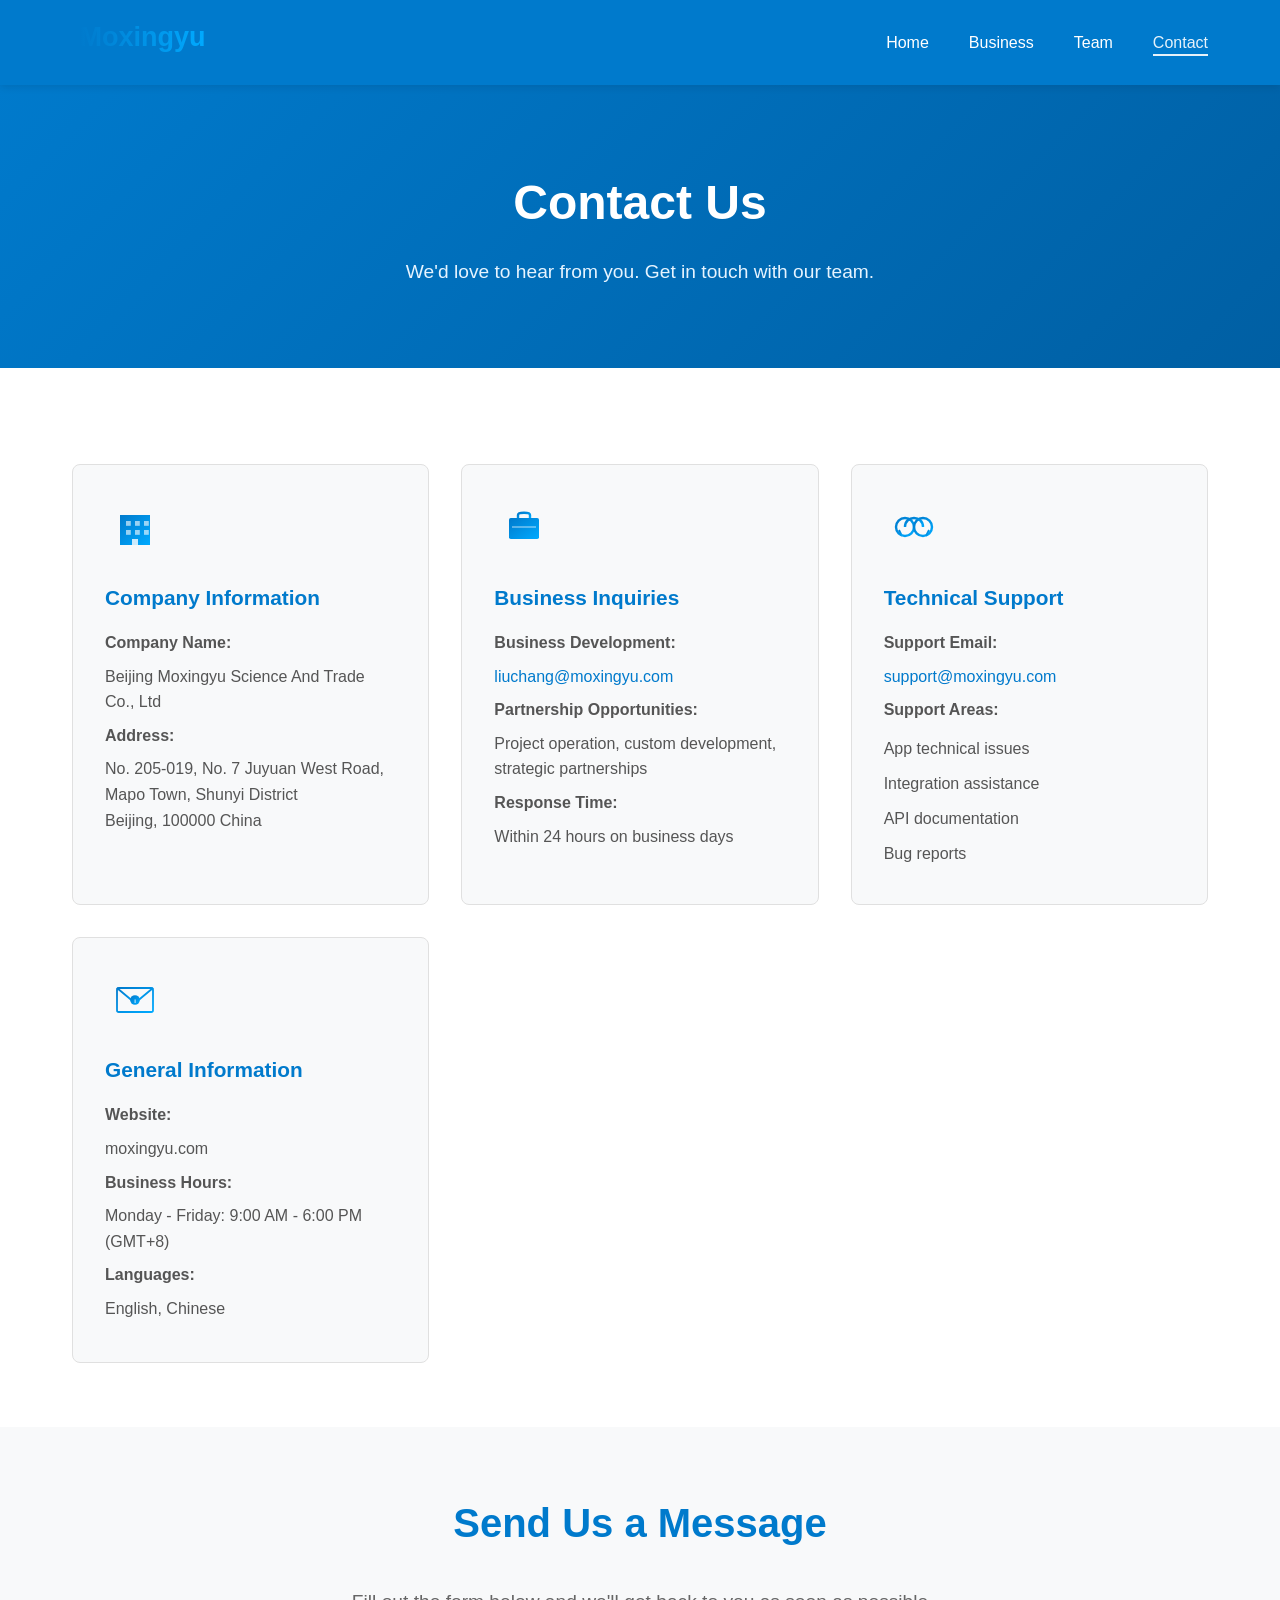
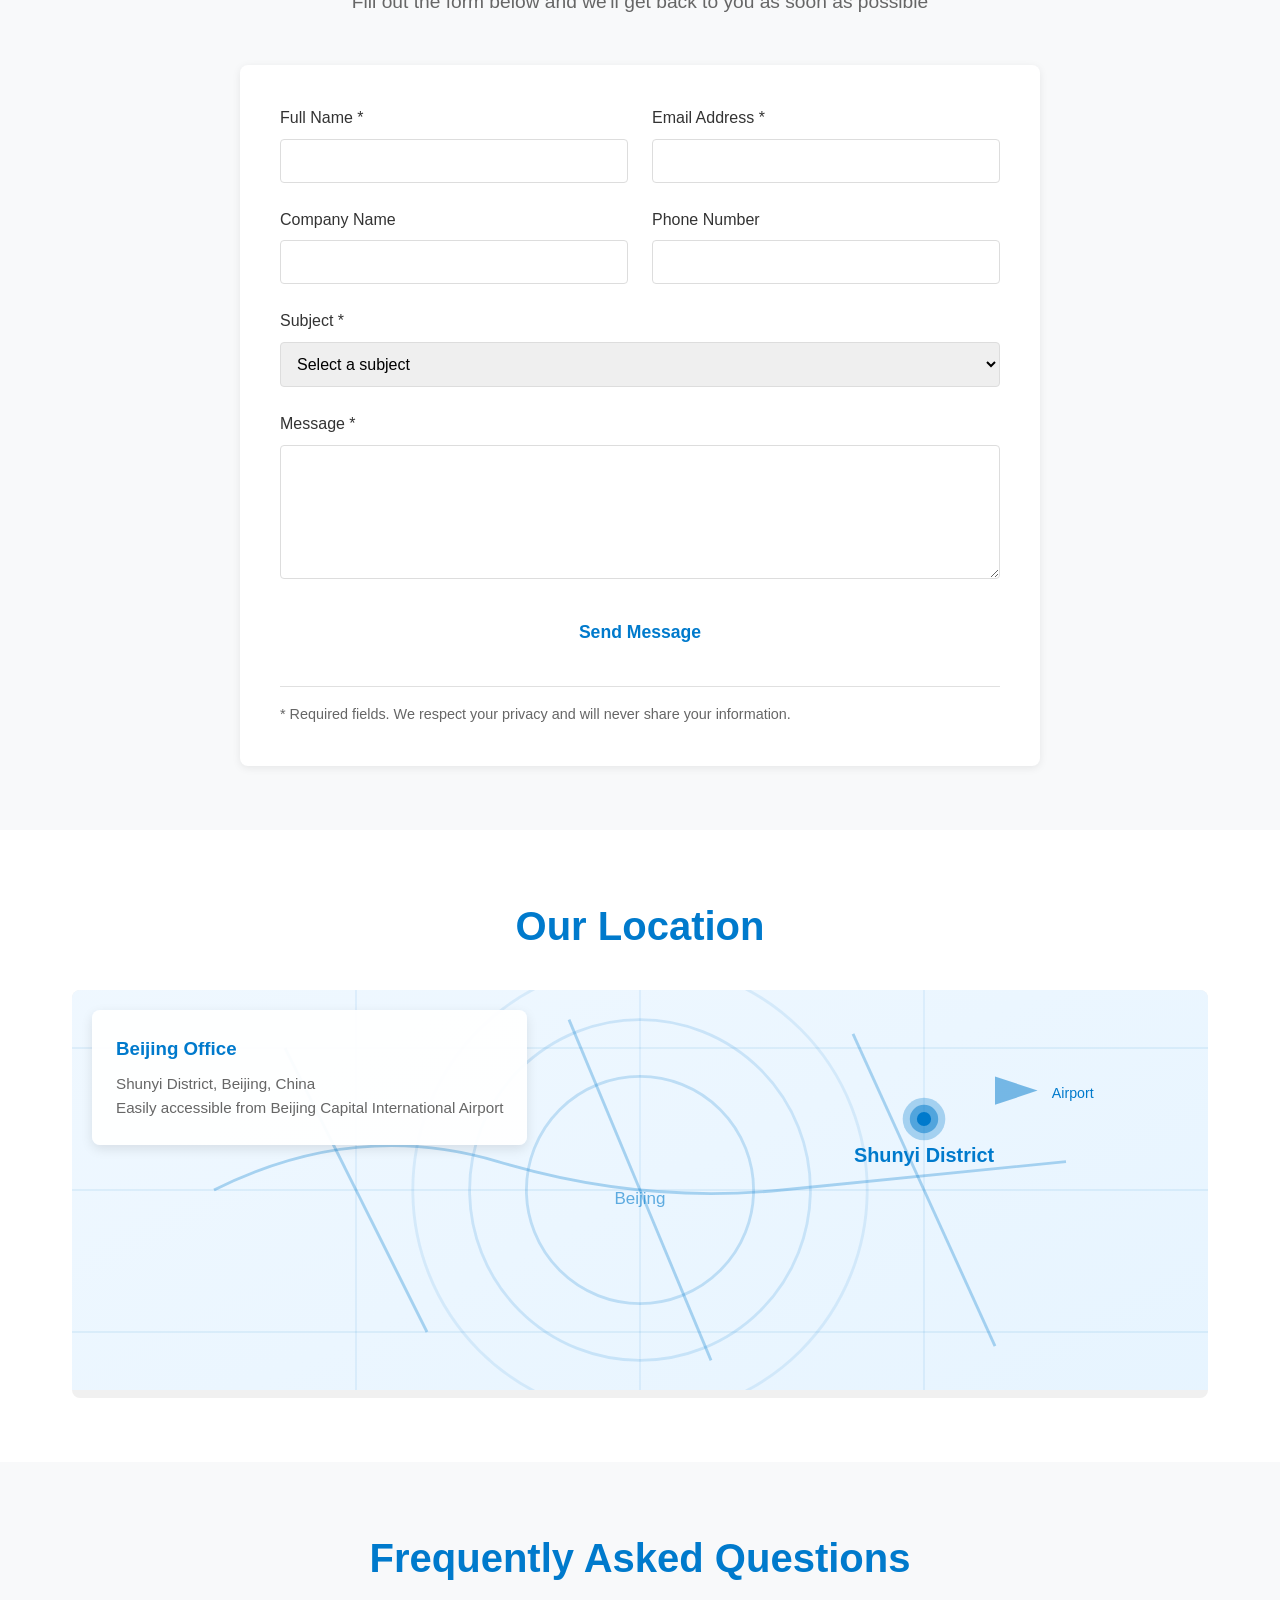
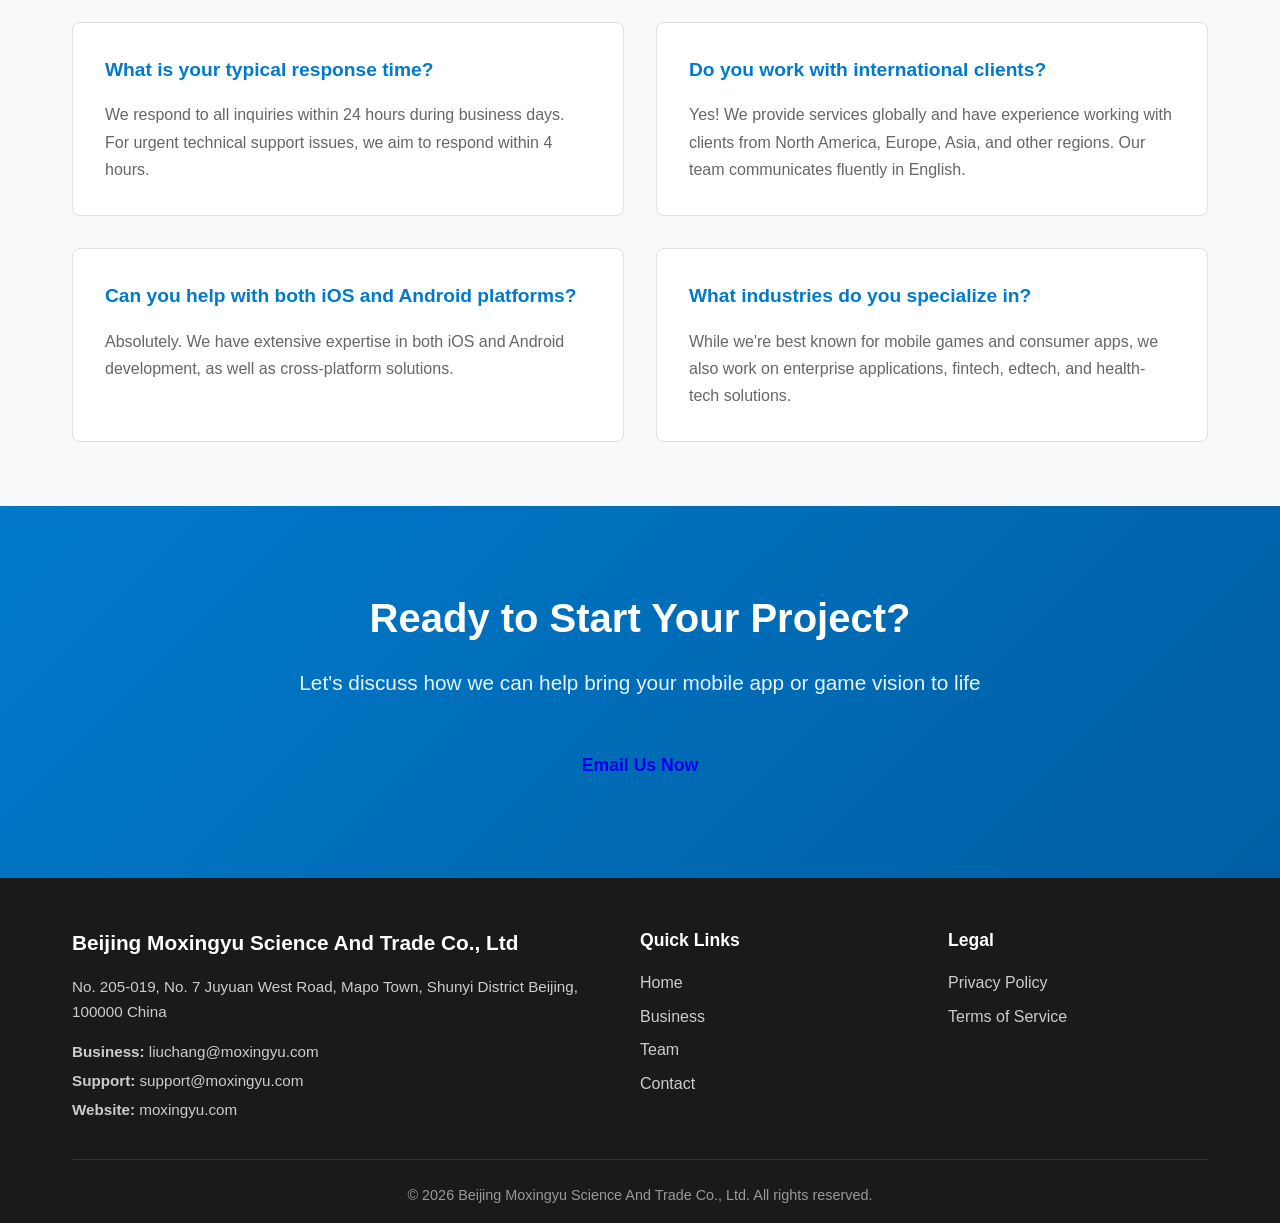
==== contact.html @ b2849a35 "work2" ====
<!DOCTYPE html>
<html lang="en">
<head>
    <meta charset="UTF-8">
    <meta name="viewport" content="width=device-width, initial-scale=1.0">
    <title>Contact Us - Moxingyu | Get in Touch</title>
    <meta name="description" content="Contact Beijing Moxingyu Science And Trade Co., Ltd for mobile app and game services. Business inquiries: liuchang@moxingyu.com. Technical support: support@moxingyu.com">
    <meta name="keywords" content="contact moxingyu, business inquiry, technical support, mobile app development, game services, Beijing company">
    <meta name="author" content="Beijing Moxingyu Science And Trade Co., Ltd">
    <meta name="robots" content="index, follow">
    <link rel="canonical" href="https://moxingyu.com/contact.html">
    <link rel="stylesheet" href="css/styles.css">
</head>
<body>
    <header>
        <nav>
            <div class="logo">
                <img src="svg/logo.svg" alt="Moxingyu Logo">
            </div>
            <ul class="nav-links">
                <li><a href="index.html">Home</a></li>
                <li><a href="business.html">Business</a></li>
                <li><a href="team.html">Team</a></li>
                <li><a href="contact.html" class="active">Contact</a></li>
            </ul>
            <div class="mobile-menu-btn">
                <span></span>
                <span></span>
                <span></span>
            </div>
        </nav>
    </header>

    <main>
        <!-- Page Header -->
        <section class="page-header">
            <div class="container">
                <h1>Contact Us</h1>
                <p>We'd love to hear from you. Get in touch with our team.</p>
            </div>
        </section>

        <!-- Contact Information -->
        <section class="contact-section">
            <div class="container">
                <div class="contact-grid">
                    <!-- Company Info -->
                    <div class="contact-info-card">
                        <div class="info-icon">
                            <img src="svg/company.svg" alt="Company">
                        </div>
                        <h3>Company Information</h3>
                        <div class="info-content">
                            <p><strong>Company Name:</strong></p>
                            <p>Beijing Moxingyu Science And Trade Co., Ltd</p>
                            
                            <p><strong>Address:</strong></p>
                            <p>No. 205-019, No. 7 Juyuan West Road,<br>
                            Mapo Town, Shunyi District<br>
                            Beijing, 100000 China</p>
                        </div>
                    </div>

                    <!-- Business Contact -->
                    <div class="contact-info-card">
                        <div class="info-icon">
                            <img src="svg/business-contact.svg" alt="Business">
                        </div>
                        <h3>Business Inquiries</h3>
                        <div class="info-content">
                            <p><strong>Business Development:</strong></p>
                            <p><a href="mailto:liuchang@moxingyu.com">liuchang@moxingyu.com</a></p>
                            
                            <p><strong>Partnership Opportunities:</strong></p>
                            <p>Project operation, custom development, strategic partnerships</p>
                            
                            <p><strong>Response Time:</strong></p>
                            <p>Within 24 hours on business days</p>
                        </div>
                    </div>

                    <!-- Technical Support -->
                    <div class="contact-info-card">
                        <div class="info-icon">
                            <img src="svg/support.svg" alt="Support">
                        </div>
                        <h3>Technical Support</h3>
                        <div class="info-content">
                            <p><strong>Support Email:</strong></p>
                            <p><a href="mailto:support@moxingyu.com">support@moxingyu.com</a></p>
                            
                            <p><strong>Support Areas:</strong></p>
                            <ul>
                                <li>App technical issues</li>
                                <li>Integration assistance</li>
                                <li>API documentation</li>
                                <li>Bug reports</li>
                            </ul>
                        </div>
                    </div>

                    <!-- General Inquiry -->
                    <div class="contact-info-card">
                        <div class="info-icon">
                            <img src="svg/general.svg" alt="General">
                        </div>
                        <h3>General Information</h3>
                        <div class="info-content">
                            <p><strong>Website:</strong></p>
                            <p>moxingyu.com</p>
                            
                            <p><strong>Business Hours:</strong></p>
                            <p>Monday - Friday: 9:00 AM - 6:00 PM (GMT+8)</p>
                            
                            <p><strong>Languages:</strong></p>
                            <p>English, Chinese</p>
                        </div>
                    </div>
                </div>
            </div>
        </section>

        <!-- Contact Form Section -->
        <section class="contact-form-section">
            <div class="container">
                <h2>Send Us a Message</h2>
                <p class="section-subtitle">Fill out the form below and we'll get back to you as soon as possible</p>
                
                <div class="form-wrapper">
                    <form id="contactForm" class="contact-form">
                        <div class="form-row">
                            <div class="form-group">
                                <label for="name">Full Name *</label>
                                <input type="text" id="name" name="name" required>
                            </div>
                            <div class="form-group">
                                <label for="email">Email Address *</label>
                                <input type="email" id="email" name="email" required>
                            </div>
                        </div>

                        <div class="form-row">
                            <div class="form-group">
                                <label for="company">Company Name</label>
                                <input type="text" id="company" name="company">
                            </div>
                            <div class="form-group">
                                <label for="phone">Phone Number</label>
                                <input type="tel" id="phone" name="phone">
                            </div>
                        </div>

                        <div class="form-row">
                            <div class="form-group full-width">
                                <label for="subject">Subject *</label>
                                <select id="subject" name="subject" required>
                                    <option value="">Select a subject</option>
                                    <option value="business">Business Inquiry</option>
                                    <option value="partnership">Partnership Opportunity</option>
                                    <option value="support">Technical Support</option>
                                    <option value="project">Project Development</option>
                                    <option value="operation">Project Operation</option>
                                    <option value="other">Other</option>
                                </select>
                            </div>
                        </div>

                        <div class="form-row">
                            <div class="form-group full-width">
                                <label for="message">Message *</label>
                                <textarea id="message" name="message" rows="6" required></textarea>
                            </div>
                        </div>

                        <div class="form-row">
                            <div class="form-group full-width">
                                <button type="submit" class="btn btn-primary btn-large">Send Message</button>
                            </div>
                        </div>

                        <div class="form-note">
                            <p>* Required fields. We respect your privacy and will never share your information.</p>
                        </div>
                    </form>
                </div>
            </div>
        </section>

        <!-- Map Location (SVG representation) -->
        <section class="location-section">
            <div class="container">
                <h2>Our Location</h2>
                <div class="map-container">
                    <img src="svg/location-map.svg" alt="Beijing Location Map" class="location-map">
                    <div class="location-overlay">
                        <h3>Beijing Office</h3>
                        <p>Shunyi District, Beijing, China</p>
                        <p>Easily accessible from Beijing Capital International Airport</p>
                    </div>
                </div>
            </div>
        </section>

        <!-- FAQ Section -->
        <section class="faq-section">
            <div class="container">
                <h2>Frequently Asked Questions</h2>
                
                <div class="faq-grid">
                    <div class="faq-item">
                        <h4>What is your typical response time?</h4>
                        <p>We respond to all inquiries within 24 hours during business days. For urgent technical support issues, we aim to respond within 4 hours.</p>
                    </div>
                    
                    <div class="faq-item">
                        <h4>Do you work with international clients?</h4>
                        <p>Yes! We provide services globally and have experience working with clients from North America, Europe, Asia, and other regions. Our team communicates fluently in English.</p>
                    </div>
                    
                    <div class="faq-item">
                        <h4>Can you help with both iOS and Android platforms?</h4>
                        <p>Absolutely. We have extensive expertise in both iOS and Android development, as well as cross-platform solutions.</p>
                    </div>
                    
                    <div class="faq-item">
                        <h4>What industries do you specialize in?</h4>
                        <p>While we're best known for mobile games and consumer apps, we also work on enterprise applications, fintech, edtech, and health-tech solutions.</p>
                    </div>
                </div>
            </div>
        </section>

        <!-- CTA Section -->
        <section class="cta-section">
            <div class="container">
                <h2>Ready to Start Your Project?</h2>
                <p>Let's discuss how we can help bring your mobile app or game vision to life</p>
                <a href="mailto:liuchang@moxingyu.com" class="btn btn-large">Email Us Now</a>
            </div>
        </section>
    </main>

    <footer>
        <div class="container">
            <div class="footer-content">
                <div class="footer-company">
                    <h3>Beijing Moxingyu Science And Trade Co., Ltd</h3>
                    <p>No. 205-019, No. 7 Juyuan West Road, Mapo Town, Shunyi District Beijing, 100000 China</p>
                    <div class="footer-contact">
                        <p><strong>Business:</strong> liuchang@moxingyu.com</p>
                        <p><strong>Support:</strong> support@moxingyu.com</p>
                        <p><strong>Website:</strong> moxingyu.com</p>
                    </div>
                </div>
                <div class="footer-links">
                    <h4>Quick Links</h4>
                    <ul>
                        <li><a href="index.html">Home</a></li>
                        <li><a href="business.html">Business</a></li>
                        <li><a href="team.html">Team</a></li>
                        <li><a href="contact.html">Contact</a></li>
                    </ul>
                </div>
                <div class="footer-legal">
                    <h4>Legal</h4>
                    <ul>
                        <li><a href="privacy.html">Privacy Policy</a></li>
                        <li><a href="terms.html">Terms of Service</a></li>
                    </ul>
                </div>
            </div>
            <div class="footer-bottom">
                <p>&copy; 2024 Beijing Moxingyu Science And Trade Co., Ltd. All rights reserved.</p>
            </div>
        </div>
    </footer>

    <script src="js/script.js"></script>
</body>
</html>
---- css/styles.css ----
/* Reset and base styles */
* {
    margin: 0;
    padding: 0;
    box-sizing: border-box;
}

body {
    font-family: 'Helvetica Neue', Arial, 'Microsoft YaHei', sans-serif;
    line-height: 1.6;
    color: #333;
    background-color: #fff;
    overflow-x: hidden;
}

/* Container */
.container {
    max-width: 1200px;
    margin: 0 auto;
    padding: 0 2rem;
}

/* Header and Navigation */
header {
    background-color: #007acc;
    color: #fff;
    padding: 0;
    position: sticky;
    top: 0;
    z-index: 1000;
    box-shadow: 0 2px 8px rgba(0,0,0,0.1);
}

nav {
    max-width: 1200px;
    margin: 0 auto;
    display: flex;
    justify-content: space-between;
    align-items: center;
    padding: 1rem 2rem;
}

.logo img {
    height: 45px;
    width: auto;
}

.nav-links {
    list-style: none;
    display: flex;
    gap: 2.5rem;
}

.nav-links li a {
    color: #fff;
    text-decoration: none;
    font-weight: 500;
    font-size: 1rem;
    transition: opacity 0.3s ease;
    position: relative;
}

.nav-links li a:hover,
.nav-links li a.active {
    opacity: 0.9;
}

.nav-links li a::after {
    content: '';
    position: absolute;
    bottom: -5px;
    left: 0;
    width: 0;
    height: 2px;
    background-color: #fff;
    transition: width 0.3s ease;
}

.nav-links li a:hover::after,
.nav-links li a.active::after {
    width: 100%;
}

.mobile-menu-btn {
    display: none;
    flex-direction: column;
    cursor: pointer;
    gap: 5px;
}

.mobile-menu-btn span {
    width: 25px;
    height: 3px;
    background-color: #fff;
    transition: all 0.3s ease;
}

/* Hero Section */
.hero {
    background: linear-gradient(135deg, #007acc 0%, #005fa3 100%);
    color: #fff;
    padding: 6rem 0;
    text-align: center;
    position: relative;
    overflow: hidden;
}

.hero::before {
    content: '';
    position: absolute;
    top: 0;
    left: 0;
    right: 0;
    bottom: 0;
    background: url('data:image/svg+xml,<svg xmlns="http://www.w3.org/2000/svg" viewBox="0 0 100 100"><circle cx="50" cy="50" r="40" fill="none" stroke="rgba(255,255,255,0.05)" stroke-width="2"/></svg>');
    opacity: 0.3;
}

.hero-content {
    position: relative;
    z-index: 1;
}

.hero h1 {
    font-size: 3.5rem;
    margin-bottom: 1rem;
    color: #fff;
    font-weight: 700;
    letter-spacing: -1px;
}

.hero h2 {
    font-size: 2rem;
    margin-bottom: 1.5rem;
    color: #e6f4ff;
    font-weight: 400;
}

.hero p {
    font-size: 1.3rem;
    margin-bottom: 2rem;
    max-width: 800px;
    margin-left: auto;
    margin-right: auto;
    color: #f0f8ff;
}

.hero-buttons {
    display: flex;
    gap: 1.5rem;
    justify-content: center;
    margin-top: 2rem;
}

.btn {
    display: inline-block;
    padding: 1rem 2.5rem;
    border-radius: 4px;
    text-decoration: none;
    font-weight: 600;
    font-size: 1rem;
    transition: all 0.3s ease;
    cursor: pointer;
    border: none;
}

.btn-primary {
    background-color: #fff;
    color: #007acc;
}

.btn-primary:hover {
    background-color: #f0f0f0;
    transform: translateY(-2px);
    box-shadow: 0 4px 12px rgba(0,0,0,0.2);
}

.btn-secondary {
    background-color: transparent;
    color: #fff;
    border: 2px solid #fff;
}

.btn-secondary:hover {
    background-color: #fff;
    color: #007acc;
}

.btn-large {
    padding: 1.2rem 3rem;
    font-size: 1.1rem;
}

/* Page Header */
.page-header {
    background: linear-gradient(135deg, #007acc 0%, #005fa3 100%);
    color: #fff;
    padding: 5rem 0;
    text-align: center;
}

.page-header h1 {
    font-size: 3rem;
    margin-bottom: 1rem;
    color: #fff;
}

.page-header p {
    font-size: 1.2rem;
    color: #e6f4ff;
}

.page-header .intro-text {
    max-width: 800px;
    margin: 2rem auto 0;
    font-size: 1.1rem;
    line-height: 1.8;
}

/* Sections */
main {
    min-height: calc(100vh - 400px);
}

section {
    padding: 4rem 0;
}

h2 {
    font-size: 2.5rem;
    color: #007acc;
    margin-bottom: 2rem;
    text-align: center;
    font-weight: 700;
}

.section-subtitle {
    text-align: center;
    font-size: 1.2rem;
    color: #666;
    margin-bottom: 3rem;
    max-width: 800px;
    margin-left: auto;
    margin-right: auto;
}

/* Company Overview */
.company-overview {
    background-color: #f8f9fa;
}

.overview-content {
    display: grid;
    grid-template-columns: 1fr 1fr;
    gap: 3rem;
    margin-top: 2rem;
}

.overview-text p {
    font-size: 1.1rem;
    line-height: 1.8;
    margin-bottom: 1.5rem;
    color: #555;
}

.overview-stats {
    display: grid;
    grid-template-columns: repeat(3, 1fr);
    gap: 2rem;
}

.stat-item {
    text-align: center;
    padding: 2rem;
    background-color: #fff;
    border-radius: 8px;
    box-shadow: 0 2px 8px rgba(0,0,0,0.08);
}

.stat-item img {
    height: 60px;
    margin-bottom: 1rem;
}

.stat-item h3 {
    color: #007acc;
    margin-bottom: 0.5rem;
    font-size: 1.3rem;
}

.stat-item p {
    color: #666;
    font-size: 0.95rem;
}

/* Business Models */
.business-models {
    background-color: #fff;
}

.model-cards {
    display: grid;
    grid-template-columns: repeat(3, 1fr);
    gap: 2rem;
    margin-top: 2rem;
}

.model-card {
    background-color: #f8f9fa;
    padding: 2.5rem;
    border-radius: 8px;
    text-align: center;
    transition: all 0.3s ease;
    border: 1px solid #e0e0e0;
}

.model-card:hover {
    transform: translateY(-5px);
    box-shadow: 0 8px 20px rgba(0,122,204,0.15);
}

.model-icon img {
    height: 80px;
    margin-bottom: 1.5rem;
}

.model-card h3 {
    color: #007acc;
    margin-bottom: 1rem;
    font-size: 1.5rem;
}

.model-card p {
    color: #666;
    line-height: 1.7;
}

/* Monetization Section */
.monetization {
    background-color: #f8f9fa;
}

.monetization-grid {
    display: grid;
    grid-template-columns: repeat(auto-fit, minmax(250px, 1fr));
    gap: 2rem;
    margin-top: 2rem;
}

.monetization-item {
    background-color: #fff;
    padding: 2rem;
    border-radius: 8px;
    text-align: center;
    border: 1px solid #e0e0e0;
    transition: all 0.3s ease;
}

.monetization-item:hover {
    box-shadow: 0 4px 12px rgba(0,122,204,0.1);
}

.monetization-item img {
    height: 60px;
    margin-bottom: 1rem;
}

.monetization-item h4 {
    color: #007acc;
    margin-bottom: 0.5rem;
    font-size: 1.2rem;
}

.monetization-item p {
    color: #666;
    font-size: 0.95rem;
}

/* Why Choose */
.why-choose {
    background-color: #fff;
}

.features-grid {
    display: grid;
    grid-template-columns: repeat(4, 1fr);
    gap: 2rem;
    margin-top: 2rem;
}

.feature-item {
    text-align: center;
    padding: 2rem;
}

.feature-item img {
    height: 70px;
    margin-bottom: 1rem;
}

.feature-item h3 {
    color: #007acc;
    margin-bottom: 0.5rem;
    font-size: 1.3rem;
}

.feature-item p {
    color: #666;
    font-size: 0.95rem;
}

/* CTA Section */
.cta-section {
    background: linear-gradient(135deg, #007acc 0%, #005fa3 100%);
    color: #fff;
    text-align: center;
    padding: 5rem 0;
}

.cta-section h2 {
    color: #fff;
    font-size: 2.5rem;
    margin-bottom: 1rem;
}

.cta-section p {
    font-size: 1.3rem;
    margin-bottom: 2rem;
    color: #e6f4ff;
}

/* Footer */
footer {
    background-color: #1a1a1a;
    color: #ccc;
    padding: 3rem 0 1rem;
}

.footer-content {
    display: grid;
    grid-template-columns: 2fr 1fr 1fr;
    gap: 3rem;
    margin-bottom: 2rem;
}

.footer-company h3 {
    color: #fff;
    margin-bottom: 1rem;
    font-size: 1.3rem;
}

.footer-company p {
    margin-bottom: 0.5rem;
    font-size: 0.95rem;
}

.footer-contact {
    margin-top: 1rem;
}

.footer-contact p {
    margin-bottom: 0.3rem;
}

.footer-links h4,
.footer-legal h4 {
    color: #fff;
    margin-bottom: 1rem;
    font-size: 1.1rem;
}

.footer-links ul,
.footer-legal ul {
    list-style: none;
}

.footer-links ul li,
.footer-legal ul li {
    margin-bottom: 0.5rem;
}

.footer-links ul li a,
.footer-legal ul li a {
    color: #ccc;
    text-decoration: none;
    transition: color 0.3s ease;
}

.footer-links ul li a:hover,
.footer-legal ul li a:hover {
    color: #fff;
}

.footer-bottom {
    border-top: 1px solid #333;
    padding-top: 1.5rem;
    text-align: center;
}

.footer-bottom p {
    color: #999;
    font-size: 0.9rem;
}

/* Business Page Styles */
.business-section {
    background-color: #fff;
}

.business-model-detail {
    margin-bottom: 3rem;
}

.model-detail-card {
    display: grid;
    grid-template-columns: 100px 1fr;
    gap: 2rem;
    align-items: start;
    padding: 2rem;
    background-color: #f8f9fa;
    border-radius: 8px;
    margin-bottom: 2rem;
}

.detail-icon img {
    height: 80px;
}

.detail-content h2 {
    text-align: left;
    margin-bottom: 1rem;
    font-size: 2rem;
}

.detail-content .lead {
    font-size: 1.2rem;
    color: #666;
    margin-bottom: 1.5rem;
    font-style: italic;
}

.service-features {
    list-style: none;
    margin-bottom: 1.5rem;
}

.service-features li {
    padding: 0.5rem 0;
    padding-left: 2rem;
    position: relative;
    color: #555;
}

.service-features li::before {
    content: '✓';
    position: absolute;
    left: 0;
    color: #007acc;
    font-weight: bold;
}

.benefits-box {
    background-color: #e6f4ff;
    padding: 1.5rem;
    border-left: 4px solid #007acc;
    border-radius: 4px;
}

.benefits-box h4 {
    color: #007acc;
    margin-bottom: 0.5rem;
}

.benefits-box p {
    color: #555;
}

/* Monetization Detail */
.monetization-detail {
    background-color: #f8f9fa;
}

.monetization-cards {
    display: grid;
    grid-template-columns: repeat(auto-fit, minmax(300px, 1fr));
    gap: 2rem;
    margin-top: 2rem;
}

.mono-card {
    background-color: #fff;
    padding: 2rem;
    border-radius: 8px;
    border: 1px solid #e0e0e0;
    transition: all 0.3s ease;
}

.mono-card:hover {
    box-shadow: 0 4px 16px rgba(0,122,204,0.15);
}

.mono-icon img {
    height: 60px;
    margin-bottom: 1rem;
}

.mono-card h3 {
    color: #007acc;
    margin-bottom: 0.5rem;
    font-size: 1.3rem;
}

.mono-card > p {
    color: #666;
    margin-bottom: 1rem;
}

.mono-card ul {
    list-style: none;
}

.mono-card ul li {
    padding: 0.3rem 0;
    padding-left: 1.5rem;
    position: relative;
    font-size: 0.9rem;
    color: #555;
}

.mono-card ul li::before {
    content: '•';
    color: #007acc;
    position: absolute;
    left: 0;
    font-weight: bold;
}

/* Compliance Section */
.compliance-section {
    background-color: #fff;
}

.compliance-grid {
    display: grid;
    grid-template-columns: repeat(auto-fit, minmax(280px, 1fr));
    gap: 2rem;
    margin-top: 2rem;
}

.compliance-item {
    text-align: center;
    padding: 2rem;
    background-color: #f8f9fa;
    border-radius: 8px;
    border: 1px solid #e0e0e0;
    transition: all 0.3s ease;
}

.compliance-item:hover {
    box-shadow: 0 4px 12px rgba(0,122,204,0.1);
}

.compliance-item img {
    height: 70px;
    margin-bottom: 1rem;
}

.compliance-item h3 {
    color: #007acc;
    margin-bottom: 0.5rem;
    font-size: 1.2rem;
}

.compliance-item p {
    color: #666;
    font-size: 0.95rem;
}

/* Team Page Styles */
.company-structure {
    background-color: #f8f9fa;
}

.structure-grid {
    display: grid;
    grid-template-columns: repeat(3, 1fr);
    gap: 2rem;
    margin-top: 2rem;
}

.structure-card {
    background-color: #fff;
    padding: 2.5rem;
    border-radius: 8px;
    text-align: center;
    border: 1px solid #e0e0e0;
    transition: all 0.3s ease;
}

.structure-card:hover {
    box-shadow: 0 8px 20px rgba(0,122,204,0.15);
}

.structure-icon img {
    height: 80px;
    margin-bottom: 1.5rem;
}

.structure-card h3 {
    color: #007acc;
    margin-bottom: 1rem;
    font-size: 1.4rem;
}

.structure-card > p {
    color: #666;
    margin-bottom: 1.5rem;
    line-height: 1.7;
}

.center-responsibilities {
    list-style: none;
    text-align: left;
}

.center-responsibilities li {
    padding: 0.4rem 0;
    padding-left: 1.5rem;
    position: relative;
    color: #555;
    font-size: 0.95rem;
}

.center-responsibilities li::before {
    content: '▸';
    color: #007acc;
    position: absolute;
    left: 0;
    font-weight: bold;
}

.team-section {
    background-color: #fff;
}

.team-intro {
    margin-bottom: 3rem;
}

.intro-text {
    max-width: 900px;
    margin: 0 auto;
    text-align: center;
}

.intro-text h3 {
    color: #007acc;
    margin-bottom: 1rem;
    font-size: 1.8rem;
}

.intro-text p {
    color: #666;
    line-height: 1.8;
    margin-bottom: 1rem;
}

.expertise-areas {
    display: grid;
    grid-template-columns: repeat(auto-fit, minmax(300px, 1fr));
    gap: 2rem;
    margin-top: 2rem;
}

.expertise-card {
    background-color: #f8f9fa;
    padding: 2rem;
    border-radius: 8px;
    text-align: center;
    border: 1px solid #e0e0e0;
}

.expertise-card img {
    height: 70px;
    margin-bottom: 1rem;
}

.expertise-card h4 {
    color: #007acc;
    margin-bottom: 0.5rem;
    font-size: 1.2rem;
}

.expertise-card p {
    color: #666;
    font-size: 0.95rem;
    line-height: 1.6;
}

.values-section {
    background-color: #f8f9fa;
}

.values-grid {
    display: grid;
    grid-template-columns: repeat(4, 1fr);
    gap: 2rem;
    margin-top: 2rem;
}

.value-item {
    text-align: center;
    padding: 2rem;
}

.value-item img {
    height: 70px;
    margin-bottom: 1rem;
}

.value-item h3 {
    color: #007acc;
    margin-bottom: 0.5rem;
    font-size: 1.3rem;
}

.value-item p {
    color: #666;
    font-size: 0.95rem;
}

/* Contact Page Styles */
.contact-section {
    background-color: #fff;
}

.contact-grid {
    display: grid;
    grid-template-columns: repeat(auto-fit, minmax(280px, 1fr));
    gap: 2rem;
    margin-top: 2rem;
}

.contact-info-card {
    background-color: #f8f9fa;
    padding: 2rem;
    border-radius: 8px;
    border: 1px solid #e0e0e0;
    transition: all 0.3s ease;
}

.contact-info-card:hover {
    box-shadow: 0 4px 12px rgba(0,122,204,0.1);
}

.info-icon img {
    height: 60px;
    margin-bottom: 1rem;
}

.contact-info-card h3 {
    color: #007acc;
    margin-bottom: 1rem;
    font-size: 1.3rem;
}

.info-content p {
    margin-bottom: 0.5rem;
    color: #555;
}

.info-content a {
    color: #007acc;
    text-decoration: none;
}

.info-content a:hover {
    text-decoration: underline;
}

.info-content ul {
    list-style: none;
    margin-top: 0.5rem;
}

.info-content ul li {
    padding: 0.3rem 0;
    color: #555;
}

.contact-form-section {
    background-color: #f8f9fa;
}

.form-wrapper {
    max-width: 800px;
    margin: 0 auto;
}

.contact-form {
    background-color: #fff;
    padding: 2.5rem;
    border-radius: 8px;
    box-shadow: 0 2px 8px rgba(0,0,0,0.08);
}

.form-row {
    display: grid;
    grid-template-columns: 1fr 1fr;
    gap: 1.5rem;
    margin-bottom: 1.5rem;
}

.form-group {
    display: flex;
    flex-direction: column;
}

.form-group.full-width {
    grid-column: 1 / -1;
}

.form-group label {
    margin-bottom: 0.5rem;
    color: #333;
    font-weight: 500;
}

.form-group input,
.form-group select,
.form-group textarea {
    padding: 0.75rem;
    border: 1px solid #ddd;
    border-radius: 4px;
    font-size: 1rem;
    font-family: inherit;
    transition: border-color 0.3s ease;
}

.form-group input:focus,
.form-group select:focus,
.form-group textarea:focus {
    outline: none;
    border-color: #007acc;
}

.form-note {
    margin-top: 1rem;
    padding-top: 1rem;
    border-top: 1px solid #e0e0e0;
}

.form-note p {
    color: #666;
    font-size: 0.9rem;
}

.location-section {
    background-color: #fff;
}

.map-container {
    position: relative;
    background-color: #f0f0f0;
    border-radius: 8px;
    overflow: hidden;
    margin-top: 2rem;
}

.location-map {
    width: 100%;
    height: 400px;
    object-fit: cover;
}

.location-overlay {
    position: absolute;
    top: 20px;
    left: 20px;
    background-color: rgba(255, 255, 255, 0.95);
    padding: 1.5rem;
    border-radius: 8px;
    box-shadow: 0 4px 12px rgba(0,0,0,0.1);
}

.location-overlay h3 {
    color: #007acc;
    margin-bottom: 0.5rem;
}

.location-overlay p {
    color: #666;
    font-size: 0.95rem;
}

.faq-section {
    background-color: #f8f9fa;
}

.faq-grid {
    display: grid;
    grid-template-columns: repeat(auto-fit, minmax(400px, 1fr));
    gap: 2rem;
    margin-top: 2rem;
}

.faq-item {
    background-color: #fff;
    padding: 2rem;
    border-radius: 8px;
    border: 1px solid #e0e0e0;
}

.faq-item h4 {
    color: #007acc;
    margin-bottom: 1rem;
    font-size: 1.2rem;
}

.faq-item p {
    color: #666;
    line-height: 1.7;
}

/* Privacy & Terms Pages */
.policy-content {
    background-color: #fff;
}

.policy-section {
    margin-bottom: 3rem;
    padding-bottom: 2rem;
    border-bottom: 1px solid #e0e0e0;
}

.policy-section:last-child {
    border-bottom: none;
}

.policy-section h2 {
    text-align: left;
    margin-bottom: 1.5rem;
    font-size: 2rem;
}

.policy-section h3 {
    color: #007acc;
    margin: 2rem 0 1rem;
    font-size: 1.5rem;
}

.policy-section h4 {
    color: #333;
    margin: 1.5rem 0 0.75rem;
    font-size: 1.2rem;
}

.policy-section p {
    color: #555;
    line-height: 1.8;
    margin-bottom: 1rem;
}

.policy-section ul {
    list-style: none;
    margin-bottom: 1.5rem;
}

.policy-section ul li {
    padding: 0.4rem 0;
    padding-left: 2rem;
    position: relative;
    color: #555;
    line-height: 1.7;
}

.policy-section ul li::before {
    content: '✓';
    color: #007acc;
    position: absolute;
    left: 0;
    font-weight: bold;
}

.policy-section .intro-text {
    font-size: 1.1rem;
    color: #666;
    margin-bottom: 2rem;
}

/* Responsive Design */
@media (max-width: 1024px) {
    .overview-stats,
    .model-cards,
    .structure-grid {
        grid-template-columns: repeat(2, 1fr);
    }
    
    .features-grid,
    .values-grid {
        grid-template-columns: repeat(2, 1fr);
    }
    
    .footer-content {
        grid-template-columns: 1fr;
        gap: 2rem;
    }
}

@media (max-width: 768px) {
    nav {
        padding: 1rem;
    }
    
    .nav-links {
        display: none;
        position: absolute;
        top: 100%;
        left: 0;
        right: 0;
        background-color: #007acc;
        flex-direction: column;
        padding: 1rem 2rem;
        gap: 1rem;
    }
    
    .nav-links.active {
        display: flex;
    }
    
    .mobile-menu-btn {
        display: flex;
    }
    
    .hero h1 {
        font-size: 2.5rem;
    }
    
    .hero h2 {
        font-size: 1.5rem;
    }
    
    .hero-buttons {
        flex-direction: column;
        gap: 1rem;
    }
    
    .overview-content,
    .overview-stats,
    .model-cards,
    .structure-grid,
    .features-grid,
    .values-grid,
    .model-detail-card {
        grid-template-columns: 1fr;
    }
    
    .form-row {
        grid-template-columns: 1fr;
    }
    
    .faq-grid,
    .monetization-cards,
    .compliance-grid,
    .contact-grid,
    .expertise-areas {
        grid-template-columns: 1fr;
    }
    
    h2 {
        font-size: 2rem;
    }
    
    .page-header h1 {
        font-size: 2.2rem;
    }
}

@media (max-width: 480px) {
    .container {
        padding: 0 1rem;
    }
    
    .hero h1 {
        font-size: 2rem;
    }
    
    .hero h2 {
        font-size: 1.2rem;
    }
    
    .hero p {
        font-size: 1rem;
    }
    
    section {
        padding: 3rem 0;
    }
}
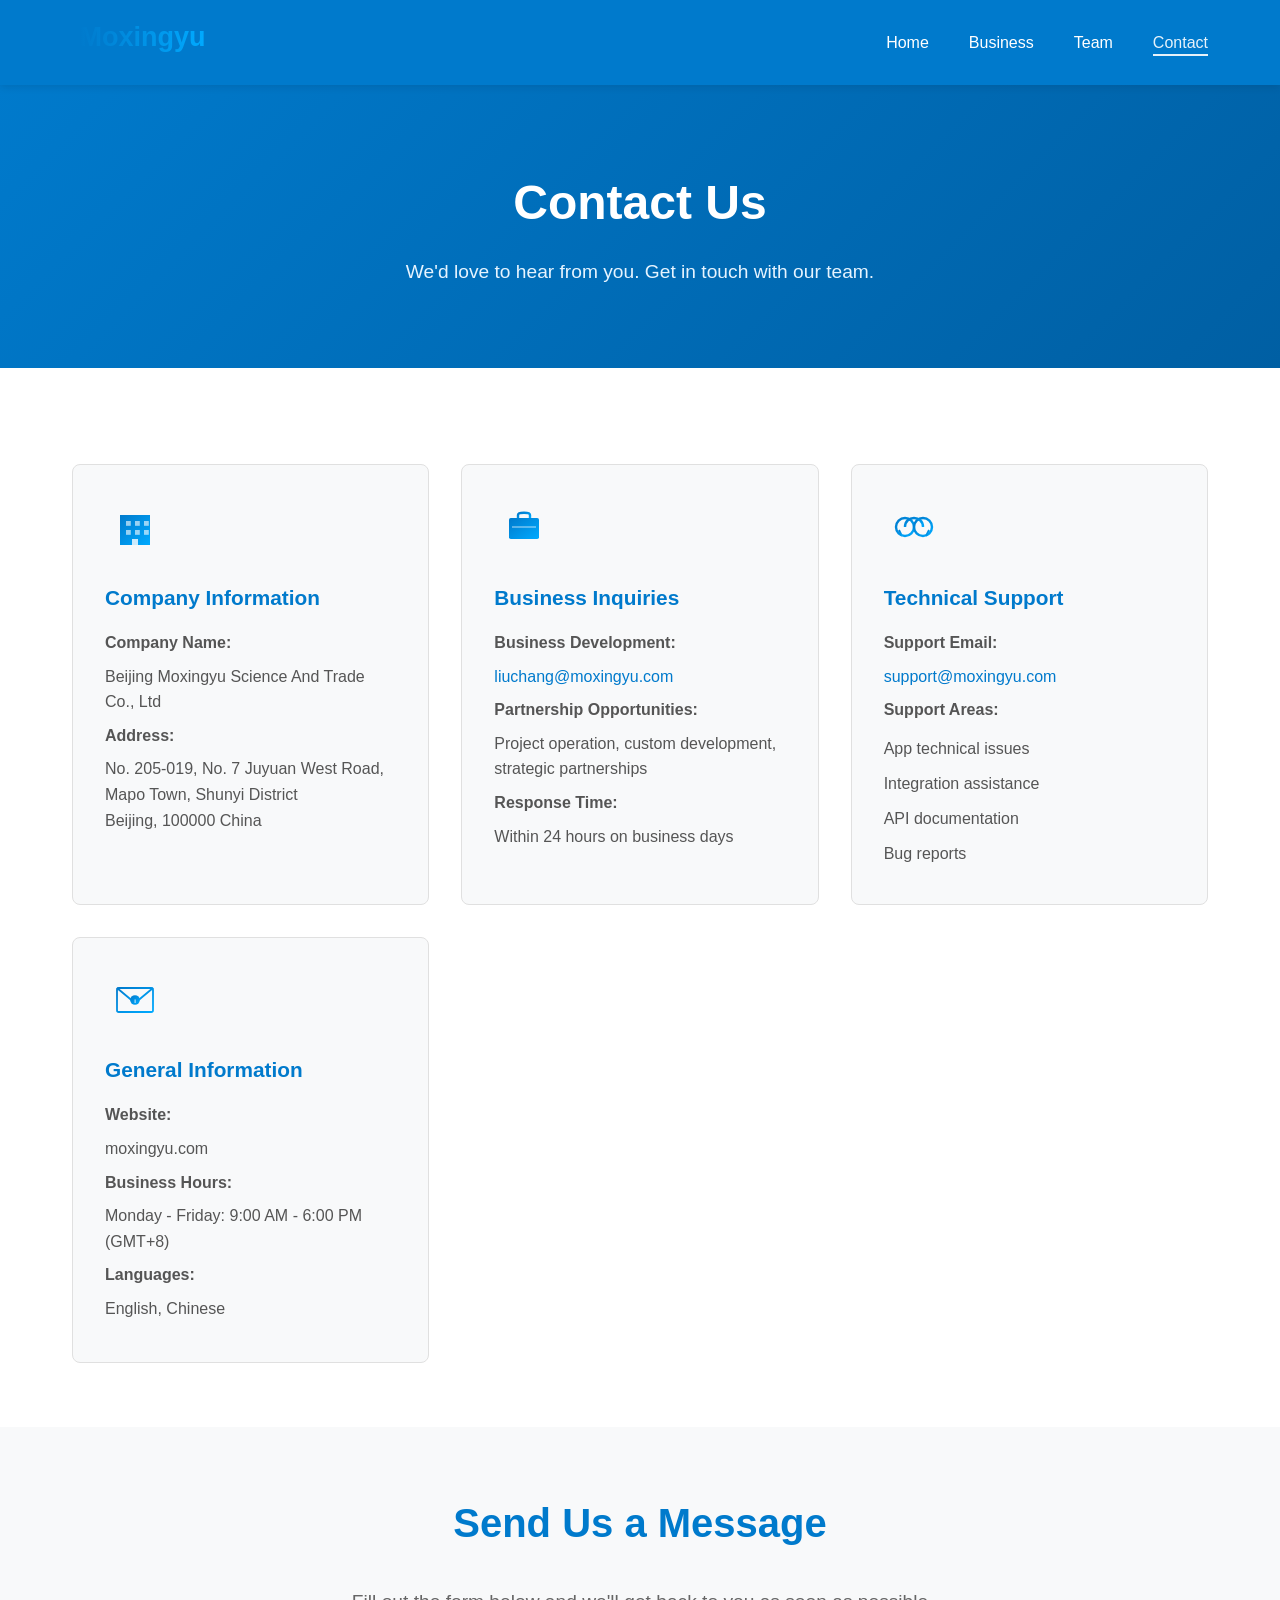
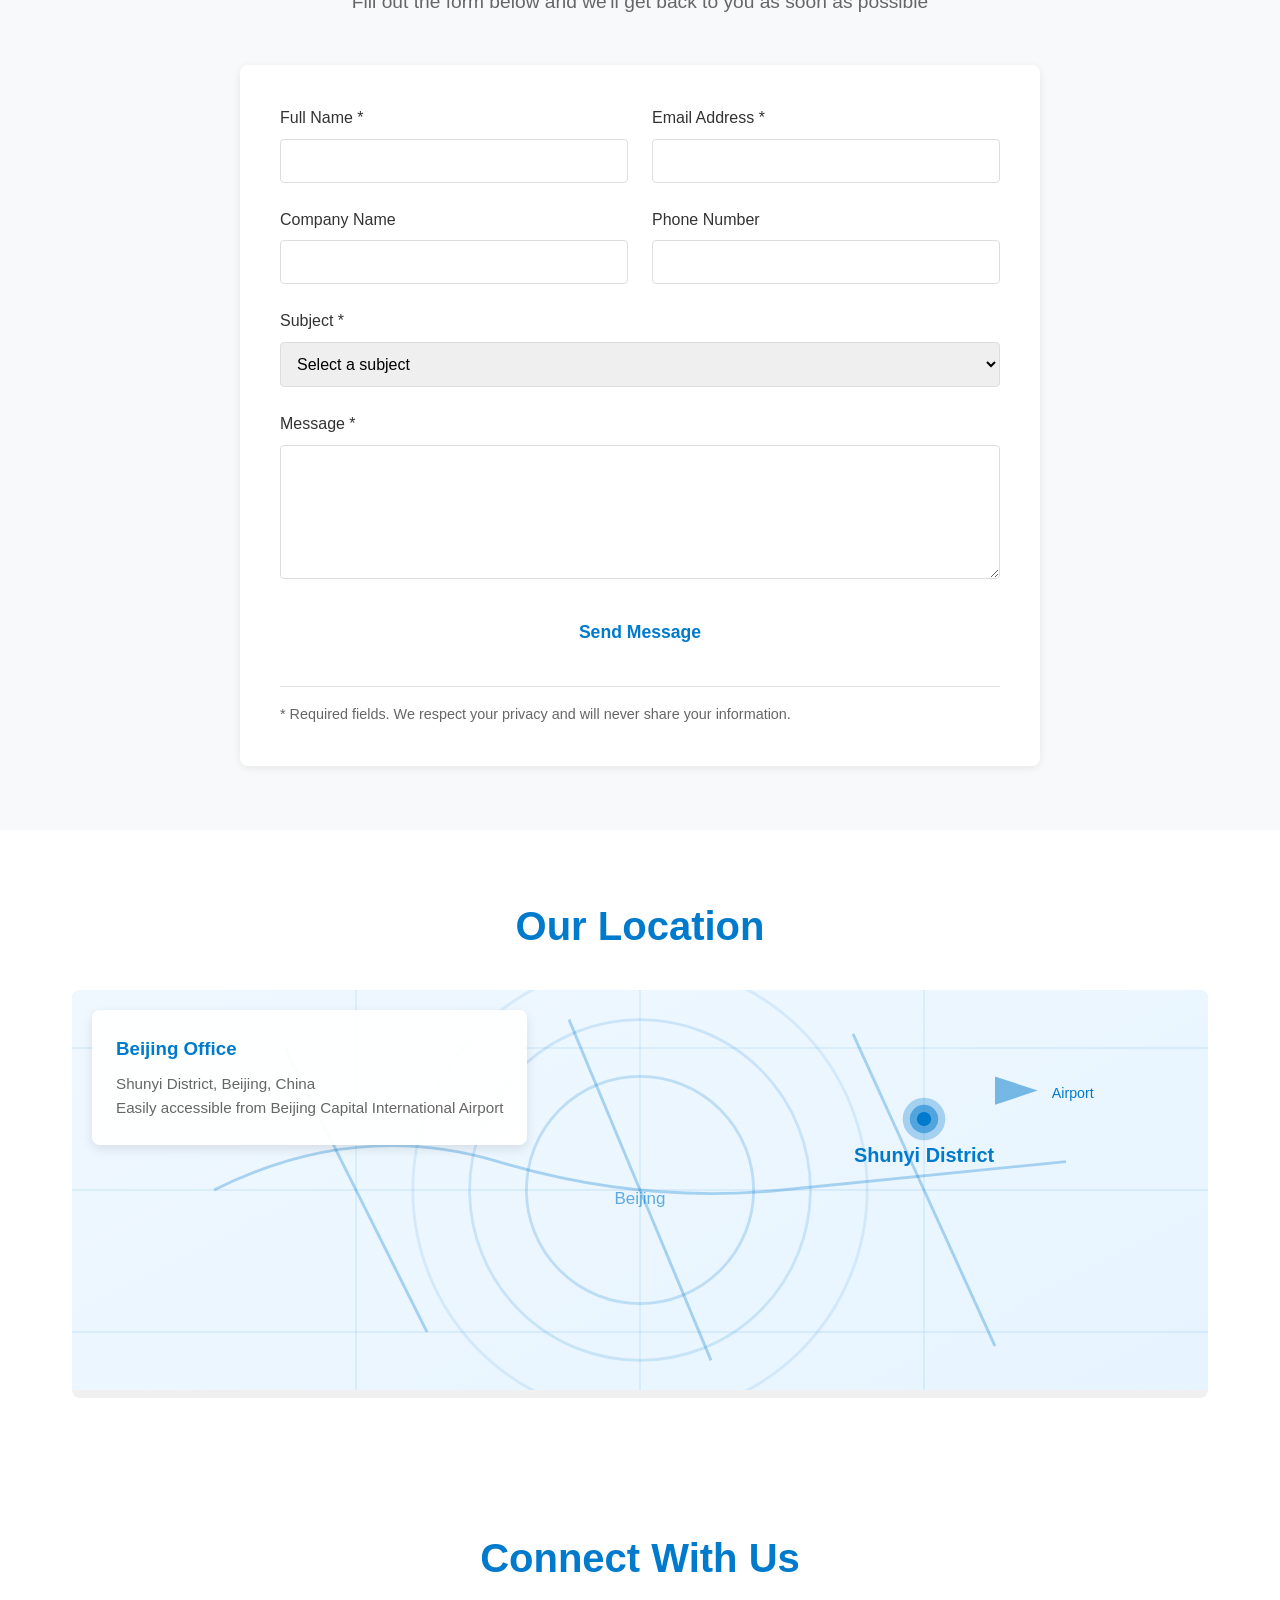
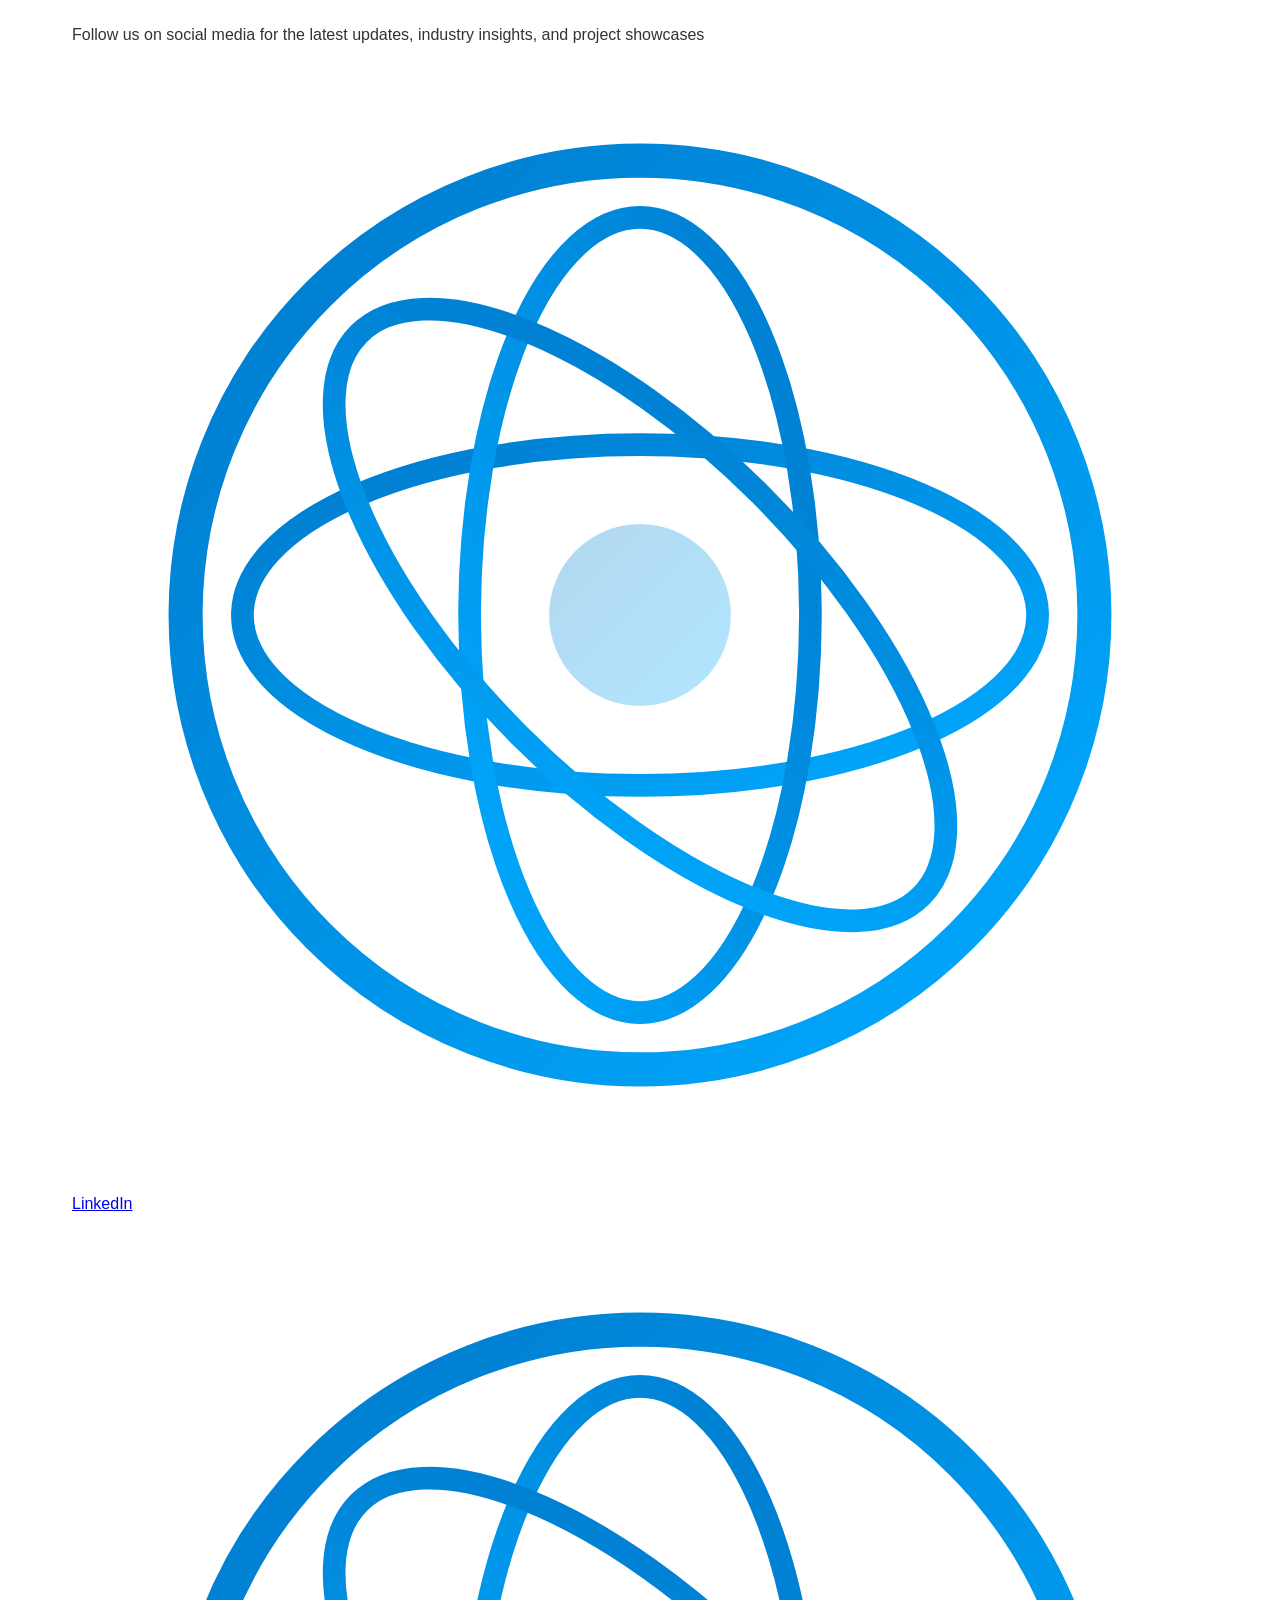
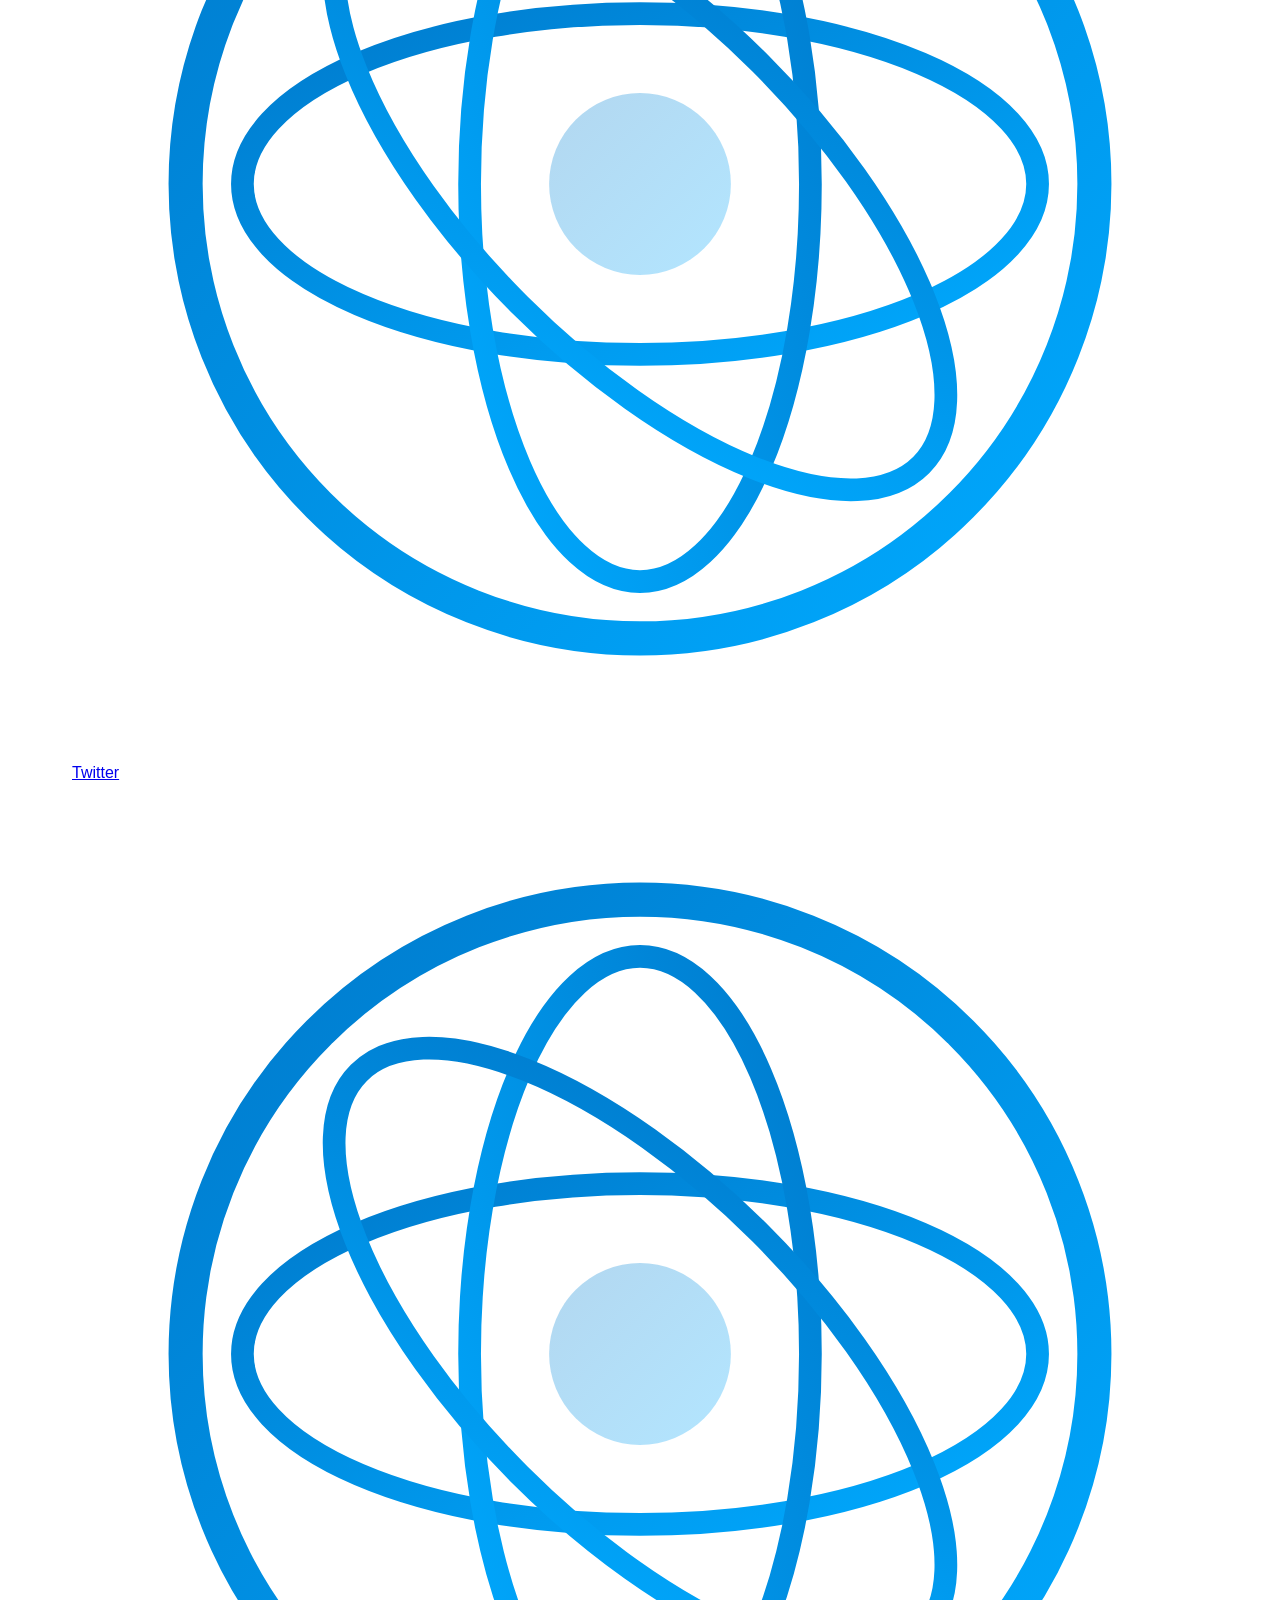
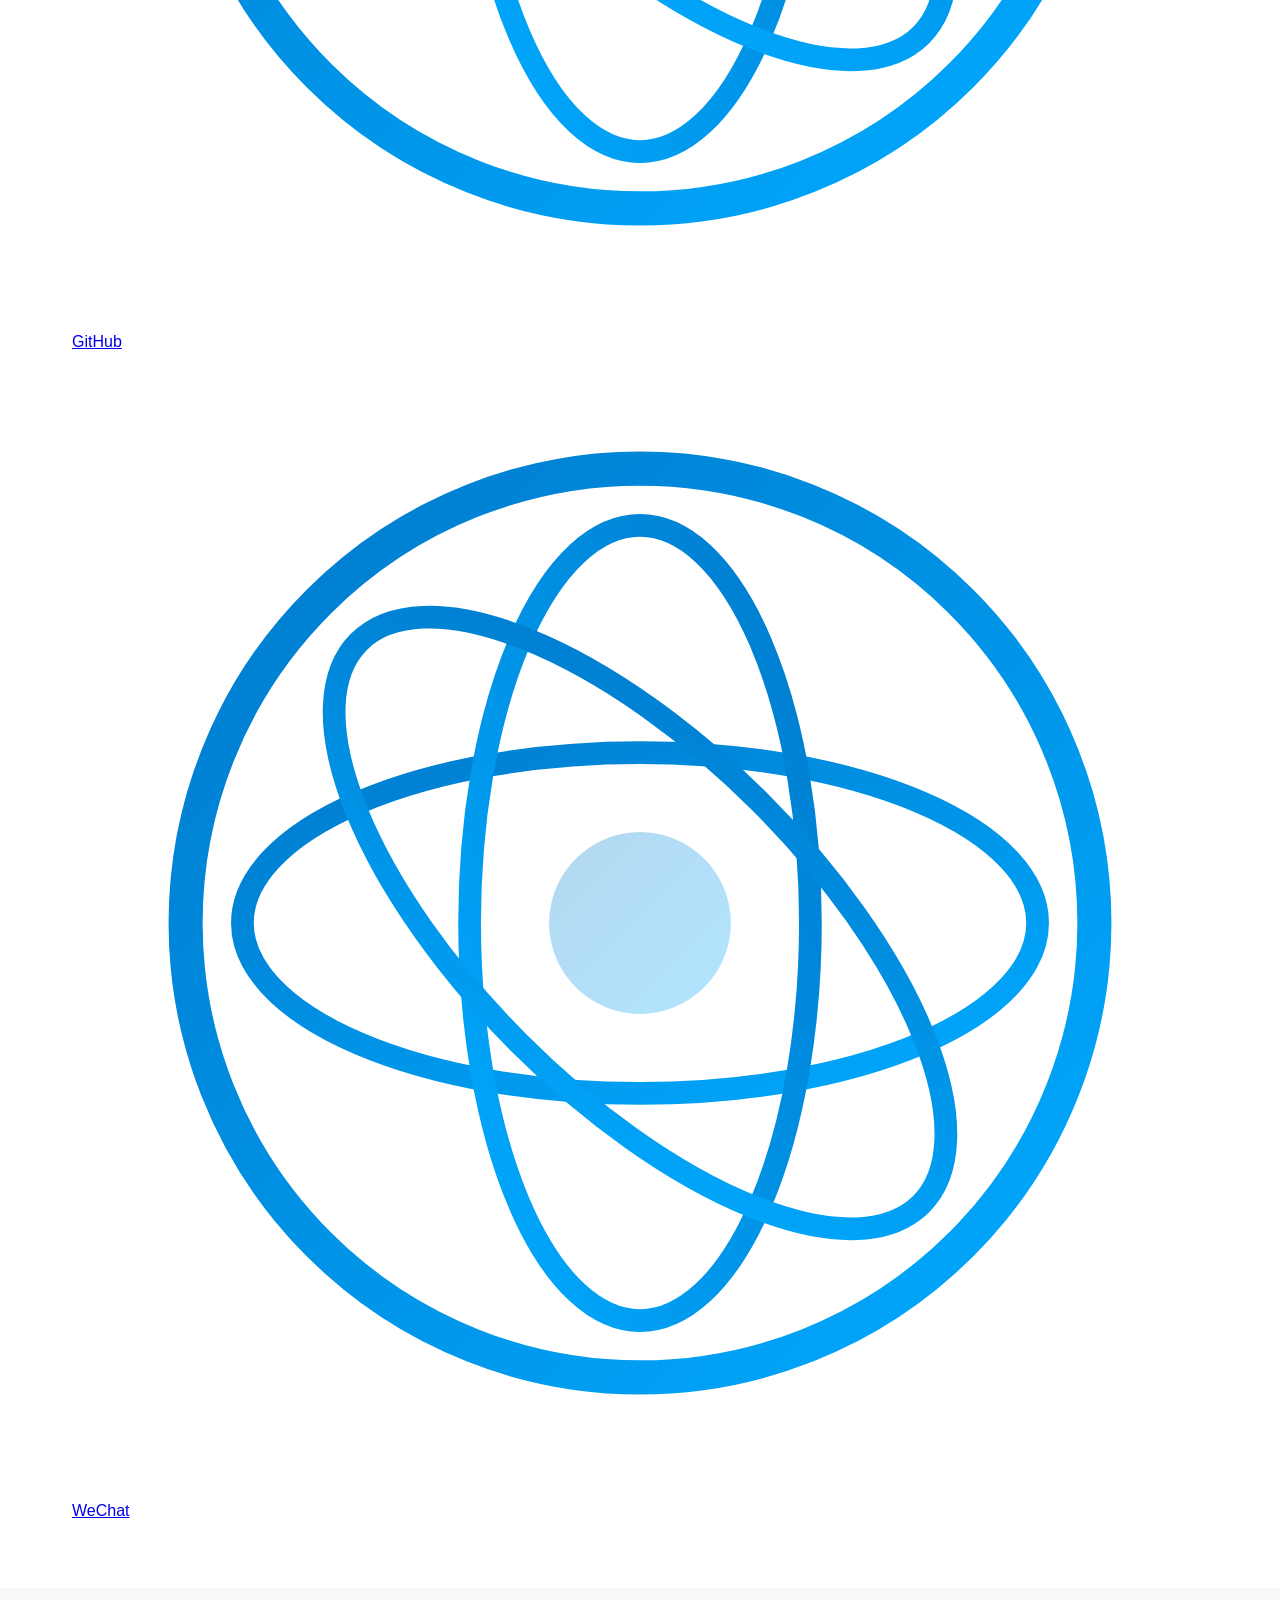
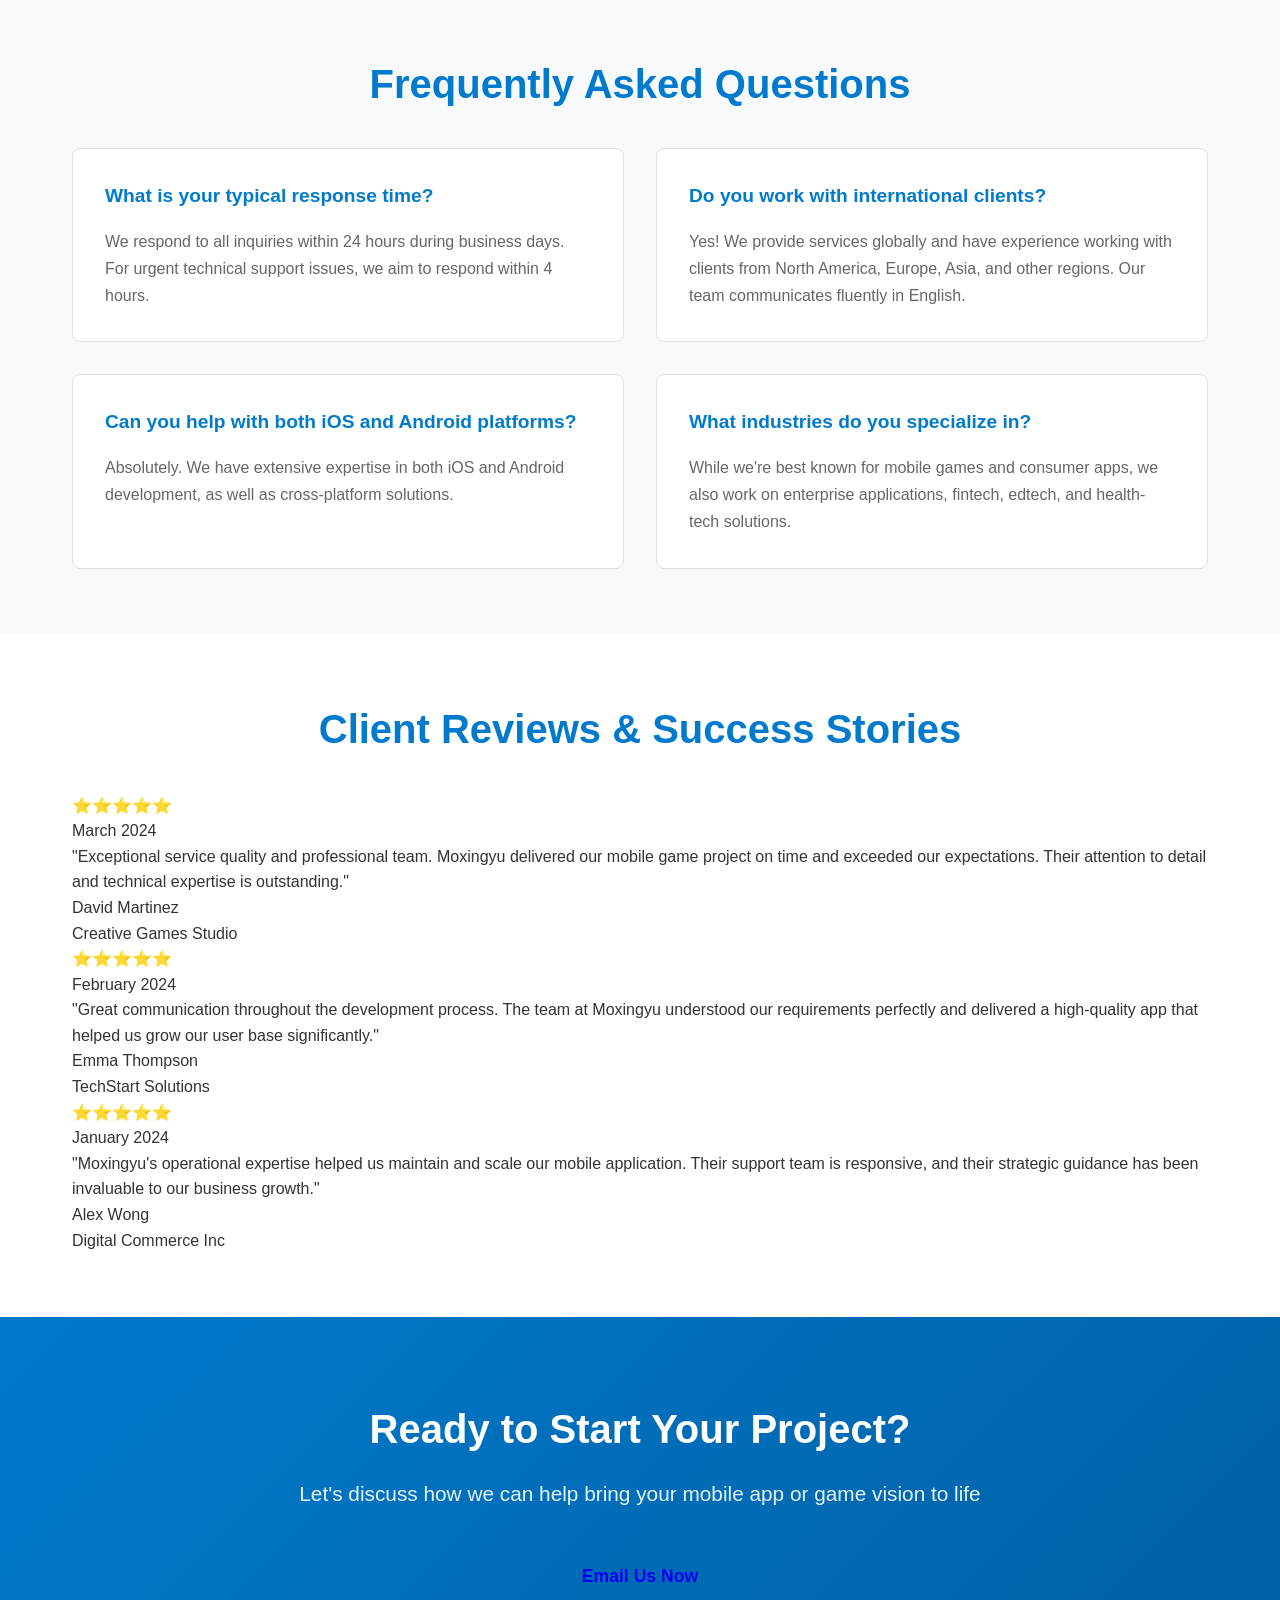
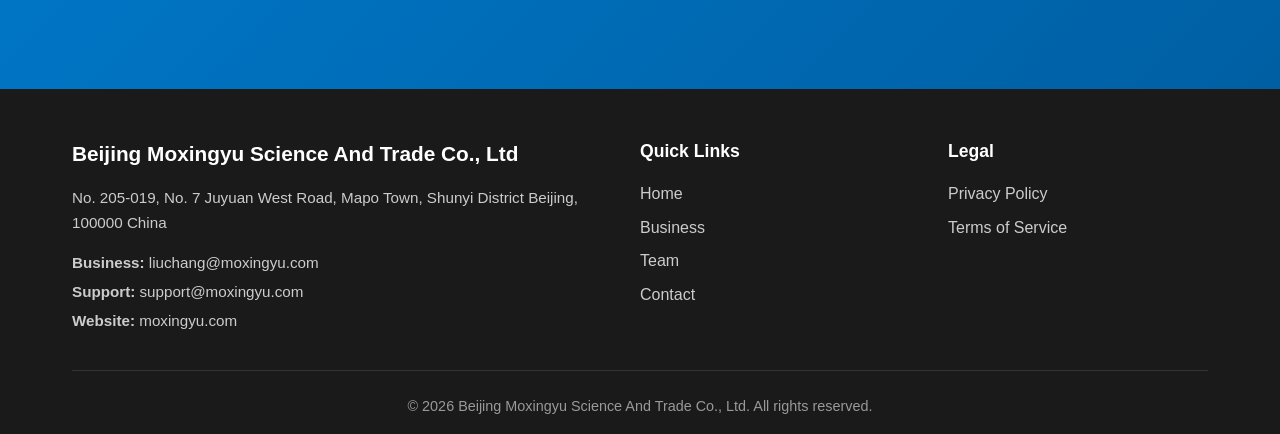
==== commit 53c34b21: "Revise" ====
--- a/contact.html
+++ b/contact.html
@@ -201,6 +201,32 @@
             </div>
         </section>
 
+        <!-- Social Media Links -->
+        <section class="social-media-section">
+            <div class="container">
+                <h2>Connect With Us</h2>
+                <p>Follow us on social media for the latest updates, industry insights, and project showcases</p>
+                <div class="social-media-links">
+                    <a href="#" class="social-link" title="LinkedIn">
+                        <img src="svg/global-icon.svg" alt="LinkedIn">
+                        <span>LinkedIn</span>
+                    </a>
+                    <a href="#" class="social-link" title="Twitter">
+                        <img src="svg/global-icon.svg" alt="Twitter">
+                        <span>Twitter</span>
+                    </a>
+                    <a href="#" class="social-link" title="GitHub">
+                        <img src="svg/global-icon.svg" alt="GitHub">
+                        <span>GitHub</span>
+                    </a>
+                    <a href="#" class="social-link" title="WeChat">
+                        <img src="svg/global-icon.svg" alt="WeChat">
+                        <span>WeChat</span>
+                    </a>
+                </div>
+            </div>
+        </section>
+
         <!-- FAQ Section -->
         <section class="faq-section">
             <div class="container">
@@ -225,6 +251,68 @@
                     <div class="faq-item">
                         <h4>What industries do you specialize in?</h4>
                         <p>While we're best known for mobile games and consumer apps, we also work on enterprise applications, fintech, edtech, and health-tech solutions.</p>
+                    </div>
+                </div>
+            </div>
+        </section>
+
+        <!-- Client Reviews -->
+        <section class="client-reviews">
+            <div class="container">
+                <h2>Client Reviews & Success Stories</h2>
+                <div class="reviews-grid">
+                    <div class="review-card">
+                        <div class="review-header">
+                            <div class="review-rating">
+                                <span>⭐⭐⭐⭐⭐</span>
+                            </div>
+                            <div class="review-date">March 2024</div>
+                        </div>
+                        <div class="review-content">
+                            <p>"Exceptional service quality and professional team. Moxingyu delivered our mobile game project on time and exceeded our expectations. Their attention to detail and technical expertise is outstanding."</p>
+                            <div class="review-author">
+                                <div class="author-info">
+                                    <div class="author-name">David Martinez</div>
+                                    <div class="author-company">Creative Games Studio</div>
+                                </div>
+                            </div>
+                        </div>
+                    </div>
+                    
+                    <div class="review-card">
+                        <div class="review-header">
+                            <div class="review-rating">
+                                <span>⭐⭐⭐⭐⭐</span>
+                            </div>
+                            <div class="review-date">February 2024</div>
+                        </div>
+                        <div class="review-content">
+                            <p>"Great communication throughout the development process. The team at Moxingyu understood our requirements perfectly and delivered a high-quality app that helped us grow our user base significantly."</p>
+                            <div class="review-author">
+                                <div class="author-info">
+                                    <div class="author-name">Emma Thompson</div>
+                                    <div class="author-company">TechStart Solutions</div>
+                                </div>
+                            </div>
+                        </div>
+                    </div>
+                    
+                    <div class="review-card">
+                        <div class="review-header">
+                            <div class="review-rating">
+                                <span>⭐⭐⭐⭐⭐</span>
+                            </div>
+                            <div class="review-date">January 2024</div>
+                        </div>
+                        <div class="review-content">
+                            <p>"Moxingyu's operational expertise helped us maintain and scale our mobile application. Their support team is responsive, and their strategic guidance has been invaluable to our business growth."</p>
+                            <div class="review-author">
+                                <div class="author-info">
+                                    <div class="author-name">Alex Wong</div>
+                                    <div class="author-company">Digital Commerce Inc</div>
+                                </div>
+                            </div>
+                        </div>
                     </div>
                 </div>
             </div>
